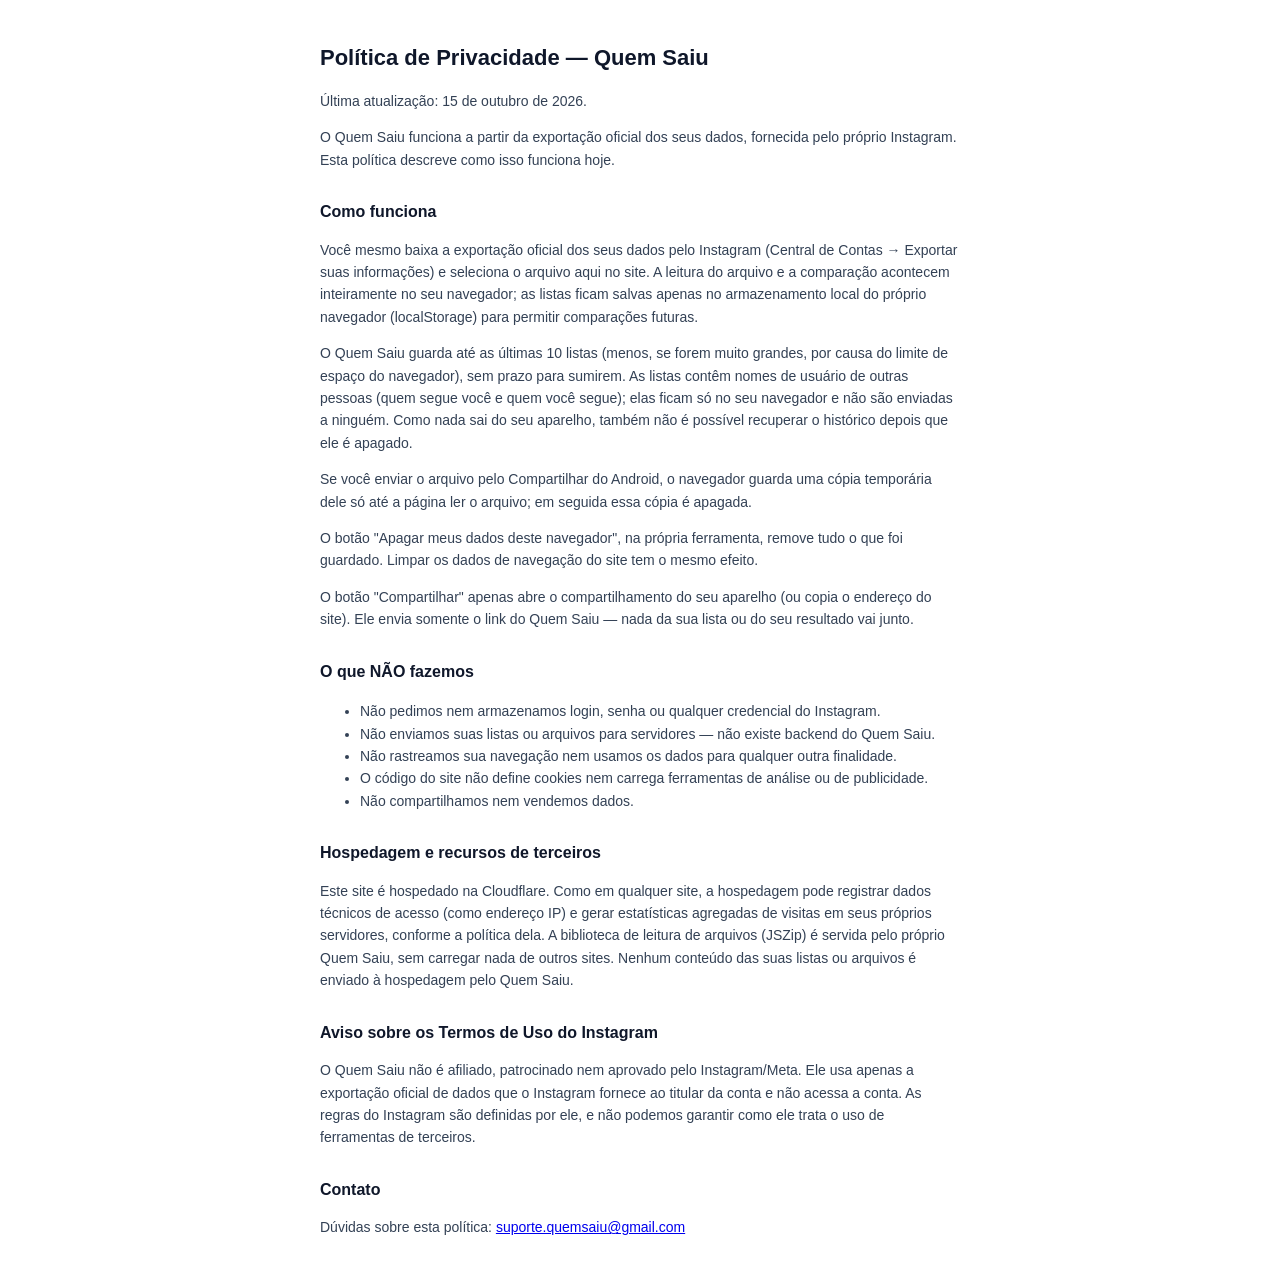
==== privacy-policy.html @ 32e087cb "Ajustes finais de coerencia: dica do Android, cookies na politica, sitemap e checklist fora do repos" ====
<!DOCTYPE html>
<html lang="pt-BR">
<head>
<meta charset="UTF-8" />
<meta name="viewport" content="width=device-width, initial-scale=1.0" />
<title>Política de Privacidade — Quem Saiu</title>
<style>
  body { font-family: -apple-system, sans-serif; max-width: 640px; margin: 40px auto; padding: 0 20px; color: #0f172a; line-height: 1.6; }
  h1 { font-size: 22px; }
  h2 { font-size: 16px; margin-top: 28px; }
  p, li { font-size: 14px; color: #334155; }
</style>
</head>
<body>
  <h1>Política de Privacidade — Quem Saiu</h1>
  <p>Última atualização: 15 de outubro de 2026.</p>

  <p>O Quem Saiu funciona a partir da exportação oficial dos seus dados, fornecida
  pelo próprio Instagram. Esta política descreve como isso funciona hoje.</p>

  <h2>Como funciona</h2>
  <p>
    Você mesmo baixa a exportação oficial dos seus dados pelo Instagram
    (Central de Contas → Exportar suas informações) e seleciona o arquivo aqui no site. A leitura do
    arquivo e a comparação acontecem inteiramente no seu navegador; as listas ficam salvas apenas no
    armazenamento local do próprio navegador (localStorage) para permitir comparações futuras.
  </p>
  <p>
    O Quem Saiu guarda até as últimas 10 listas (menos, se forem muito grandes, por causa do limite de espaço do navegador), sem prazo para sumirem. As listas contêm nomes de
    usuário de outras pessoas (quem segue você e quem você segue); elas ficam só no seu navegador e
    não são enviadas a ninguém. Como nada sai do seu aparelho, também não é possível recuperar o
    histórico depois que ele é apagado.
  </p>
  <p>
    Se você enviar o arquivo pelo Compartilhar do Android, o navegador guarda uma cópia temporária
    dele só até a página ler o arquivo; em seguida essa cópia é apagada.
  </p>
  <p>
    O botão "Apagar meus dados deste navegador", na própria ferramenta, remove tudo o que foi guardado.
    Limpar os dados de navegação do site tem o mesmo efeito.
  </p>
  <p>
    O botão "Compartilhar" apenas abre o compartilhamento do seu aparelho (ou copia o endereço do site).
    Ele envia somente o link do Quem Saiu — nada da sua lista ou do seu resultado vai junto.
  </p>

  <h2>O que NÃO fazemos</h2>
  <ul>
    <li>Não pedimos nem armazenamos login, senha ou qualquer credencial do Instagram.</li>
    <li>Não enviamos suas listas ou arquivos para servidores — não existe backend do Quem Saiu.</li>
    <li>Não rastreamos sua navegação nem usamos os dados para qualquer outra finalidade.</li>
    <li>O código do site não define cookies nem carrega ferramentas de análise ou de publicidade.</li>
    <li>Não compartilhamos nem vendemos dados.</li>
  </ul>

  <h2>Hospedagem e recursos de terceiros</h2>
  <p>
    Este site é hospedado na Cloudflare. Como em qualquer site, a hospedagem pode registrar dados
    técnicos de acesso (como endereço IP) e gerar estatísticas agregadas de visitas em seus próprios
    servidores, conforme a política dela. A biblioteca de leitura de arquivos (JSZip) é servida pelo
    próprio Quem Saiu, sem carregar nada de outros sites.
    Nenhum conteúdo das suas listas ou arquivos é enviado à hospedagem pelo Quem Saiu.
  </p>

  <h2>Aviso sobre os Termos de Uso do Instagram</h2>
  <p>
    O Quem Saiu não é afiliado, patrocinado nem aprovado pelo Instagram/Meta. Ele usa apenas a
    exportação oficial de dados que o Instagram fornece ao titular da conta e não acessa a conta. As
    regras do Instagram são definidas por ele, e não podemos garantir como ele trata o uso de
    ferramentas de terceiros.
  </p>

  <h2>Contato</h2>
  <p>Dúvidas sobre esta política: <a href="mailto:suporte.quemsaiu@gmail.com">suporte.quemsaiu@gmail.com</a></p>
</body>
</html>
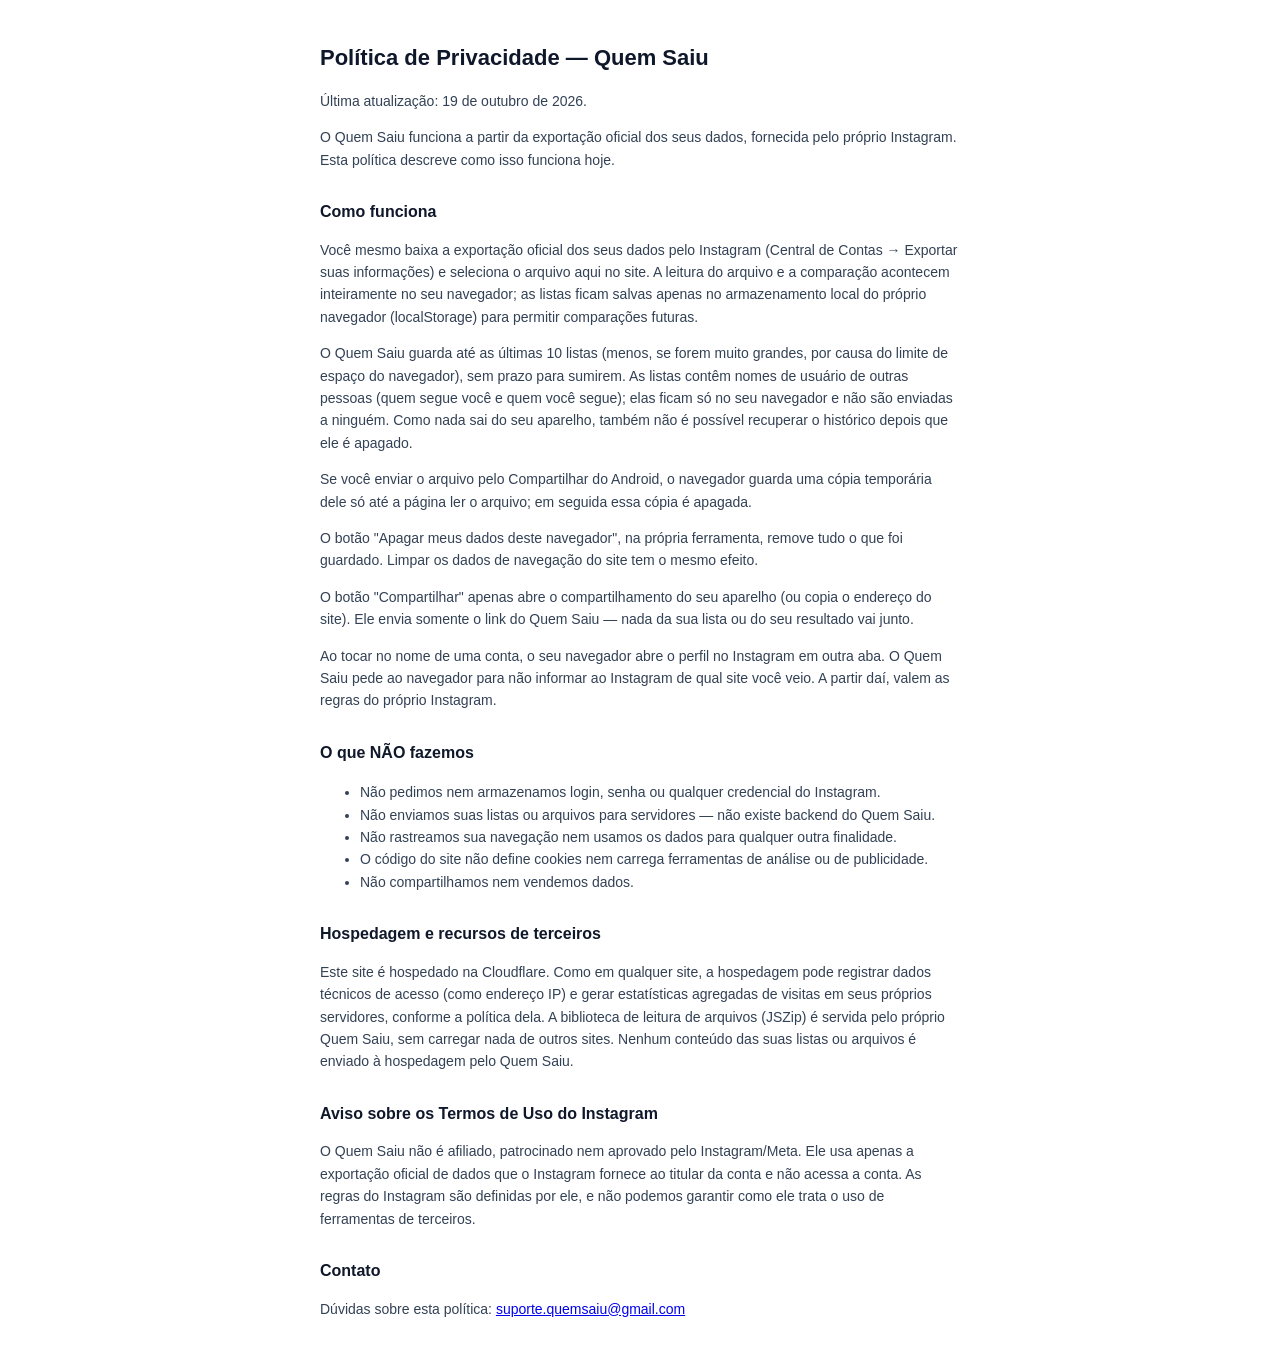
==== commit 68097da2: "Ao abrir o perfil, o navegador nao informa ao Instagram de qual site veio (noreferrer) e a politica " ====
--- a/privacy-policy.html
+++ b/privacy-policy.html
@@ -13,7 +13,7 @@
 </head>
 <body>
   <h1>Política de Privacidade — Quem Saiu</h1>
-  <p>Última atualização: 15 de outubro de 2026.</p>
+  <p>Última atualização: 19 de outubro de 2026.</p>
 
   <p>O Quem Saiu funciona a partir da exportação oficial dos seus dados, fornecida
   pelo próprio Instagram. Esta política descreve como isso funciona hoje.</p>
@@ -42,6 +42,11 @@
   <p>
     O botão "Compartilhar" apenas abre o compartilhamento do seu aparelho (ou copia o endereço do site).
     Ele envia somente o link do Quem Saiu — nada da sua lista ou do seu resultado vai junto.
+  </p>
+  <p>
+    Ao tocar no nome de uma conta, o seu navegador abre o perfil no Instagram em outra aba. O Quem Saiu
+    pede ao navegador para não informar ao Instagram de qual site você veio. A partir daí, valem as
+    regras do próprio Instagram.
   </p>
 
   <h2>O que NÃO fazemos</h2>
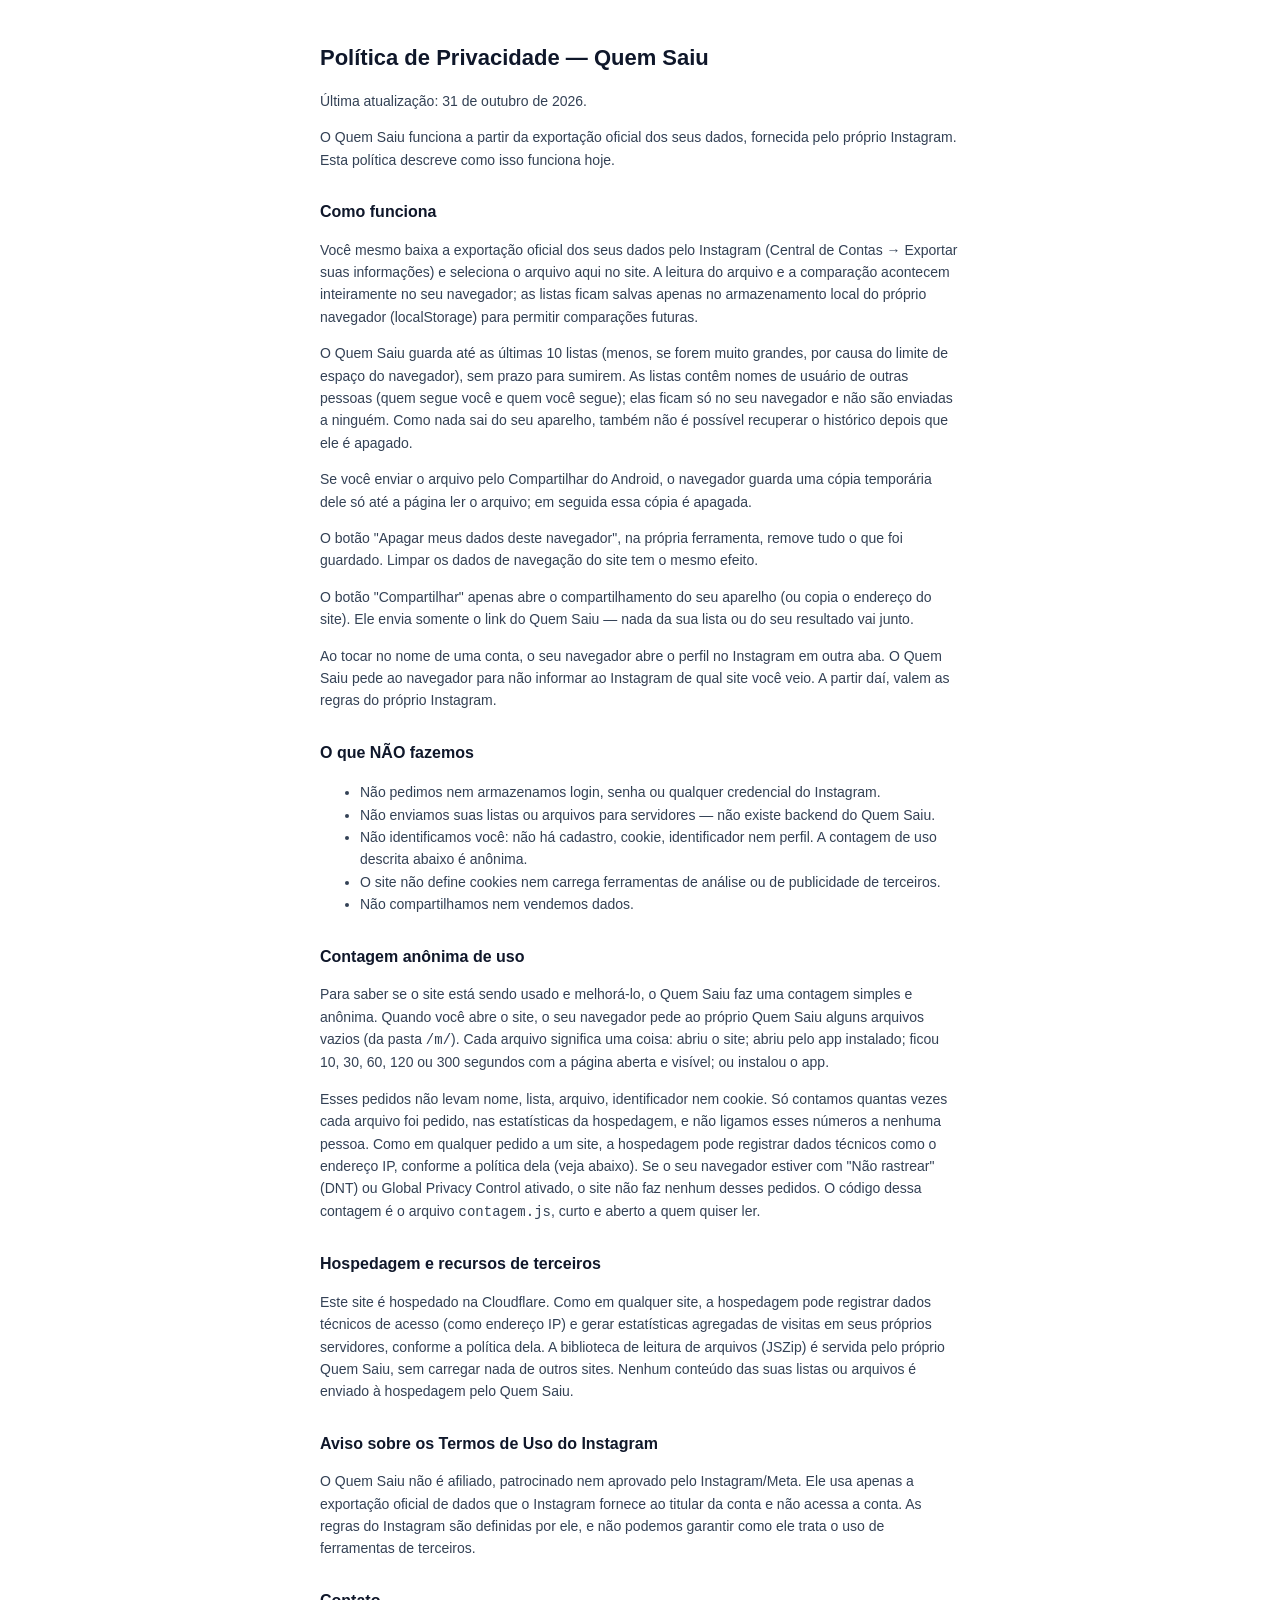
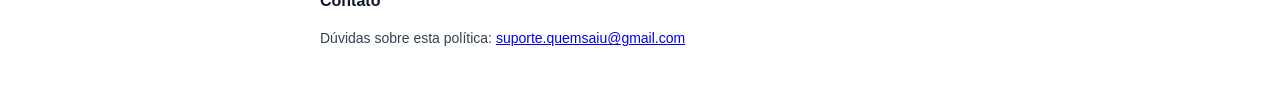
==== commit 2a0108d2: "Contagem anonima de uso (visita, tempo, instalacao) via arquivos vazios em /m/; politica, FAQ, rodap" ====
--- a/privacy-policy.html
+++ b/privacy-policy.html
@@ -13,7 +13,7 @@
 </head>
 <body>
   <h1>Política de Privacidade — Quem Saiu</h1>
-  <p>Última atualização: 19 de outubro de 2026.</p>
+  <p>Última atualização: 31 de outubro de 2026.</p>
 
   <p>O Quem Saiu funciona a partir da exportação oficial dos seus dados, fornecida
   pelo próprio Instagram. Esta política descreve como isso funciona hoje.</p>
@@ -53,10 +53,26 @@
   <ul>
     <li>Não pedimos nem armazenamos login, senha ou qualquer credencial do Instagram.</li>
     <li>Não enviamos suas listas ou arquivos para servidores — não existe backend do Quem Saiu.</li>
-    <li>Não rastreamos sua navegação nem usamos os dados para qualquer outra finalidade.</li>
-    <li>O código do site não define cookies nem carrega ferramentas de análise ou de publicidade.</li>
+    <li>Não identificamos você: não há cadastro, cookie, identificador nem perfil. A contagem de uso descrita abaixo é anônima.</li>
+    <li>O site não define cookies nem carrega ferramentas de análise ou de publicidade de terceiros.</li>
     <li>Não compartilhamos nem vendemos dados.</li>
   </ul>
+
+  <h2>Contagem anônima de uso</h2>
+  <p>
+    Para saber se o site está sendo usado e melhorá-lo, o Quem Saiu faz uma contagem simples e anônima.
+    Quando você abre o site, o seu navegador pede ao próprio Quem Saiu alguns arquivos vazios (da pasta
+    <code>/m/</code>). Cada arquivo significa uma coisa: abriu o site; abriu pelo app instalado;
+    ficou 10, 30, 60, 120 ou 300 segundos com a página aberta e visível; ou instalou o app.
+  </p>
+  <p>
+    Esses pedidos não levam nome, lista, arquivo, identificador nem cookie. Só contamos quantas vezes
+    cada arquivo foi pedido, nas estatísticas da hospedagem, e não ligamos esses números a nenhuma pessoa.
+    Como em qualquer pedido a um site, a hospedagem pode registrar dados técnicos como o endereço IP,
+    conforme a política dela (veja abaixo). Se o seu navegador estiver com "Não rastrear" (DNT) ou
+    Global Privacy Control ativado, o site não faz nenhum desses pedidos. O código dessa contagem é o
+    arquivo <code>contagem.js</code>, curto e aberto a quem quiser ler.
+  </p>
 
   <h2>Hospedagem e recursos de terceiros</h2>
   <p>
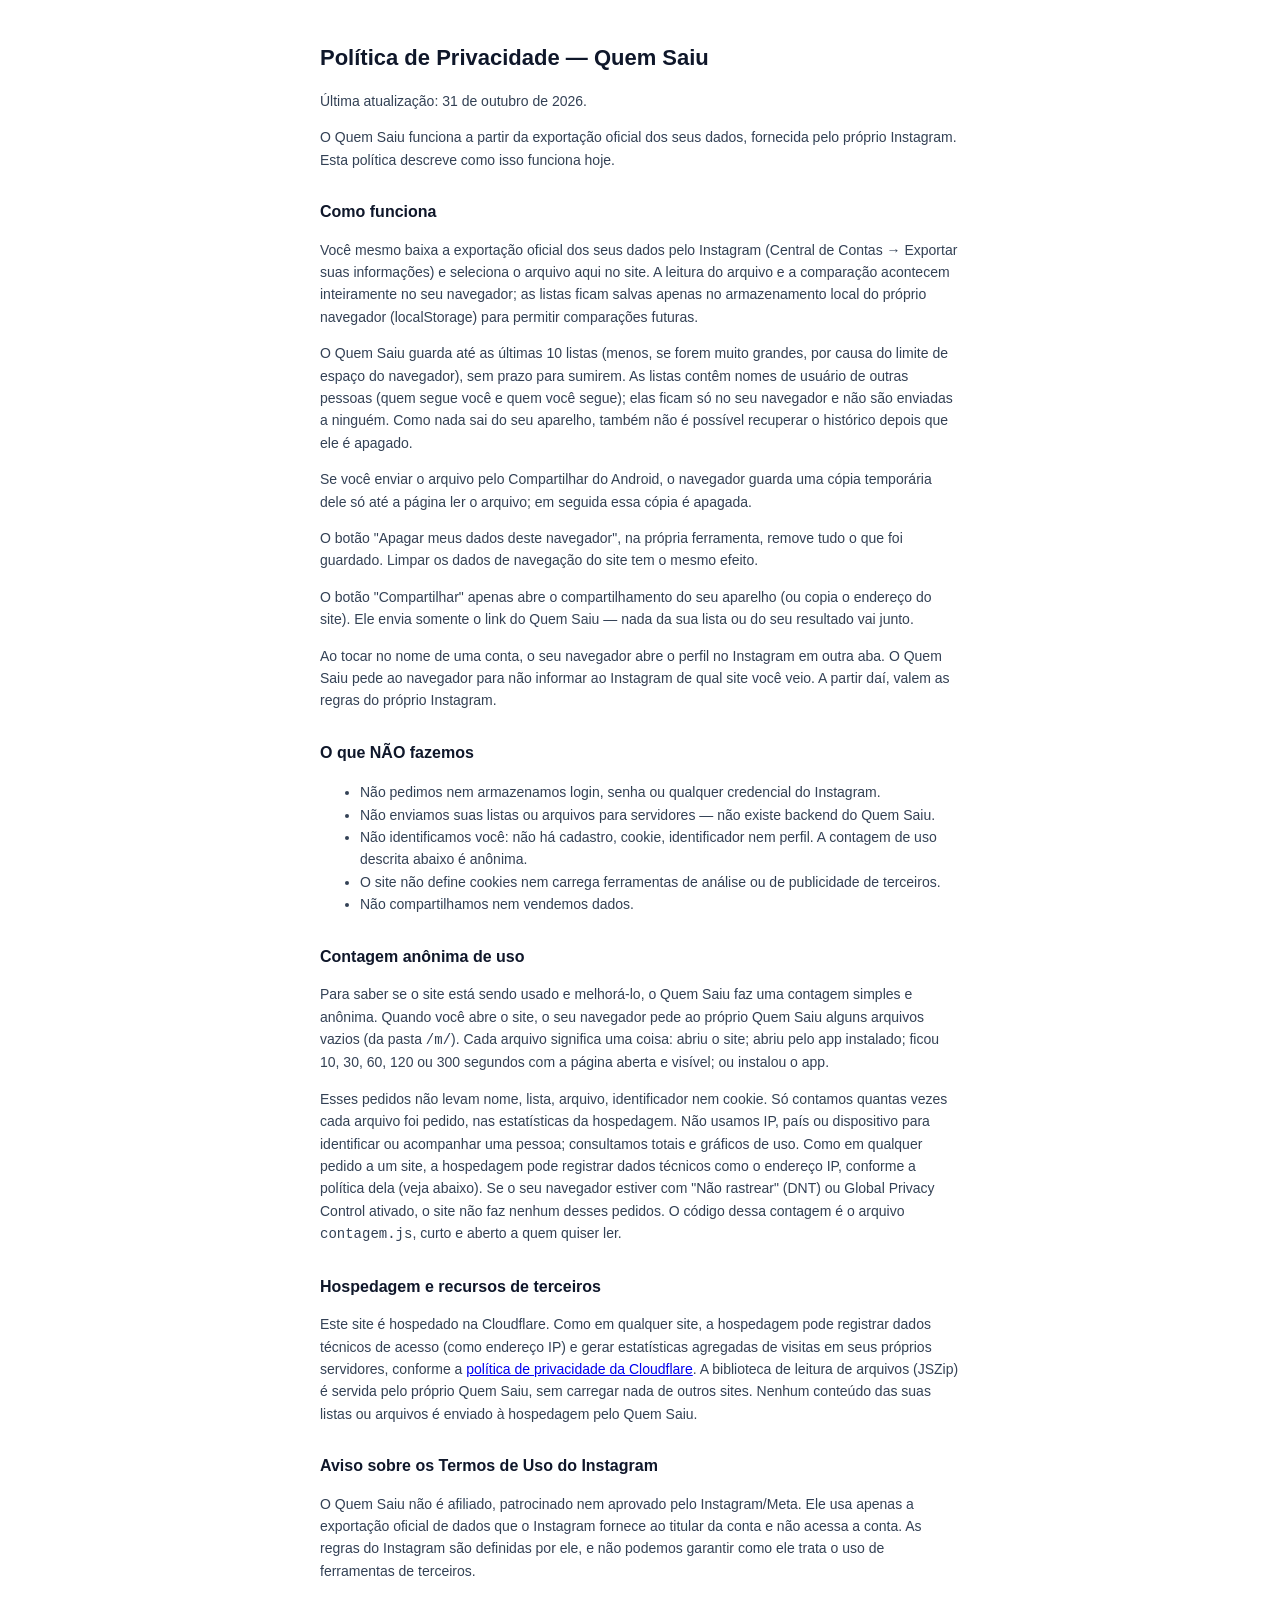
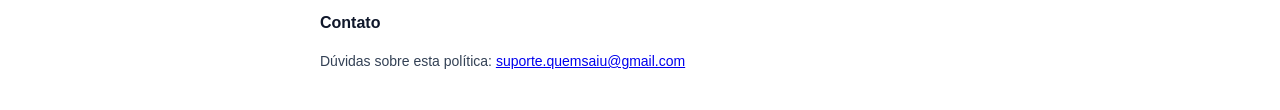
==== commit 3886cfae: "Politica: sem prometer 'so totais agregados'; link da politica da Cloudflare; nota interna sobre bas" ====
--- a/privacy-policy.html
+++ b/privacy-policy.html
@@ -67,7 +67,8 @@
   </p>
   <p>
     Esses pedidos não levam nome, lista, arquivo, identificador nem cookie. Só contamos quantas vezes
-    cada arquivo foi pedido, nas estatísticas da hospedagem, e não ligamos esses números a nenhuma pessoa.
+    cada arquivo foi pedido, nas estatísticas da hospedagem. Não usamos IP, país ou dispositivo para
+    identificar ou acompanhar uma pessoa; consultamos totais e gráficos de uso.
     Como em qualquer pedido a um site, a hospedagem pode registrar dados técnicos como o endereço IP,
     conforme a política dela (veja abaixo). Se o seu navegador estiver com "Não rastrear" (DNT) ou
     Global Privacy Control ativado, o site não faz nenhum desses pedidos. O código dessa contagem é o
@@ -78,7 +79,7 @@
   <p>
     Este site é hospedado na Cloudflare. Como em qualquer site, a hospedagem pode registrar dados
     técnicos de acesso (como endereço IP) e gerar estatísticas agregadas de visitas em seus próprios
-    servidores, conforme a política dela. A biblioteca de leitura de arquivos (JSZip) é servida pelo
+    servidores, conforme a <a href="https://www.cloudflare.com/privacypolicy/" rel="noopener noreferrer">política de privacidade da Cloudflare</a>. A biblioteca de leitura de arquivos (JSZip) é servida pelo
     próprio Quem Saiu, sem carregar nada de outros sites.
     Nenhum conteúdo das suas listas ou arquivos é enviado à hospedagem pelo Quem Saiu.
   </p>
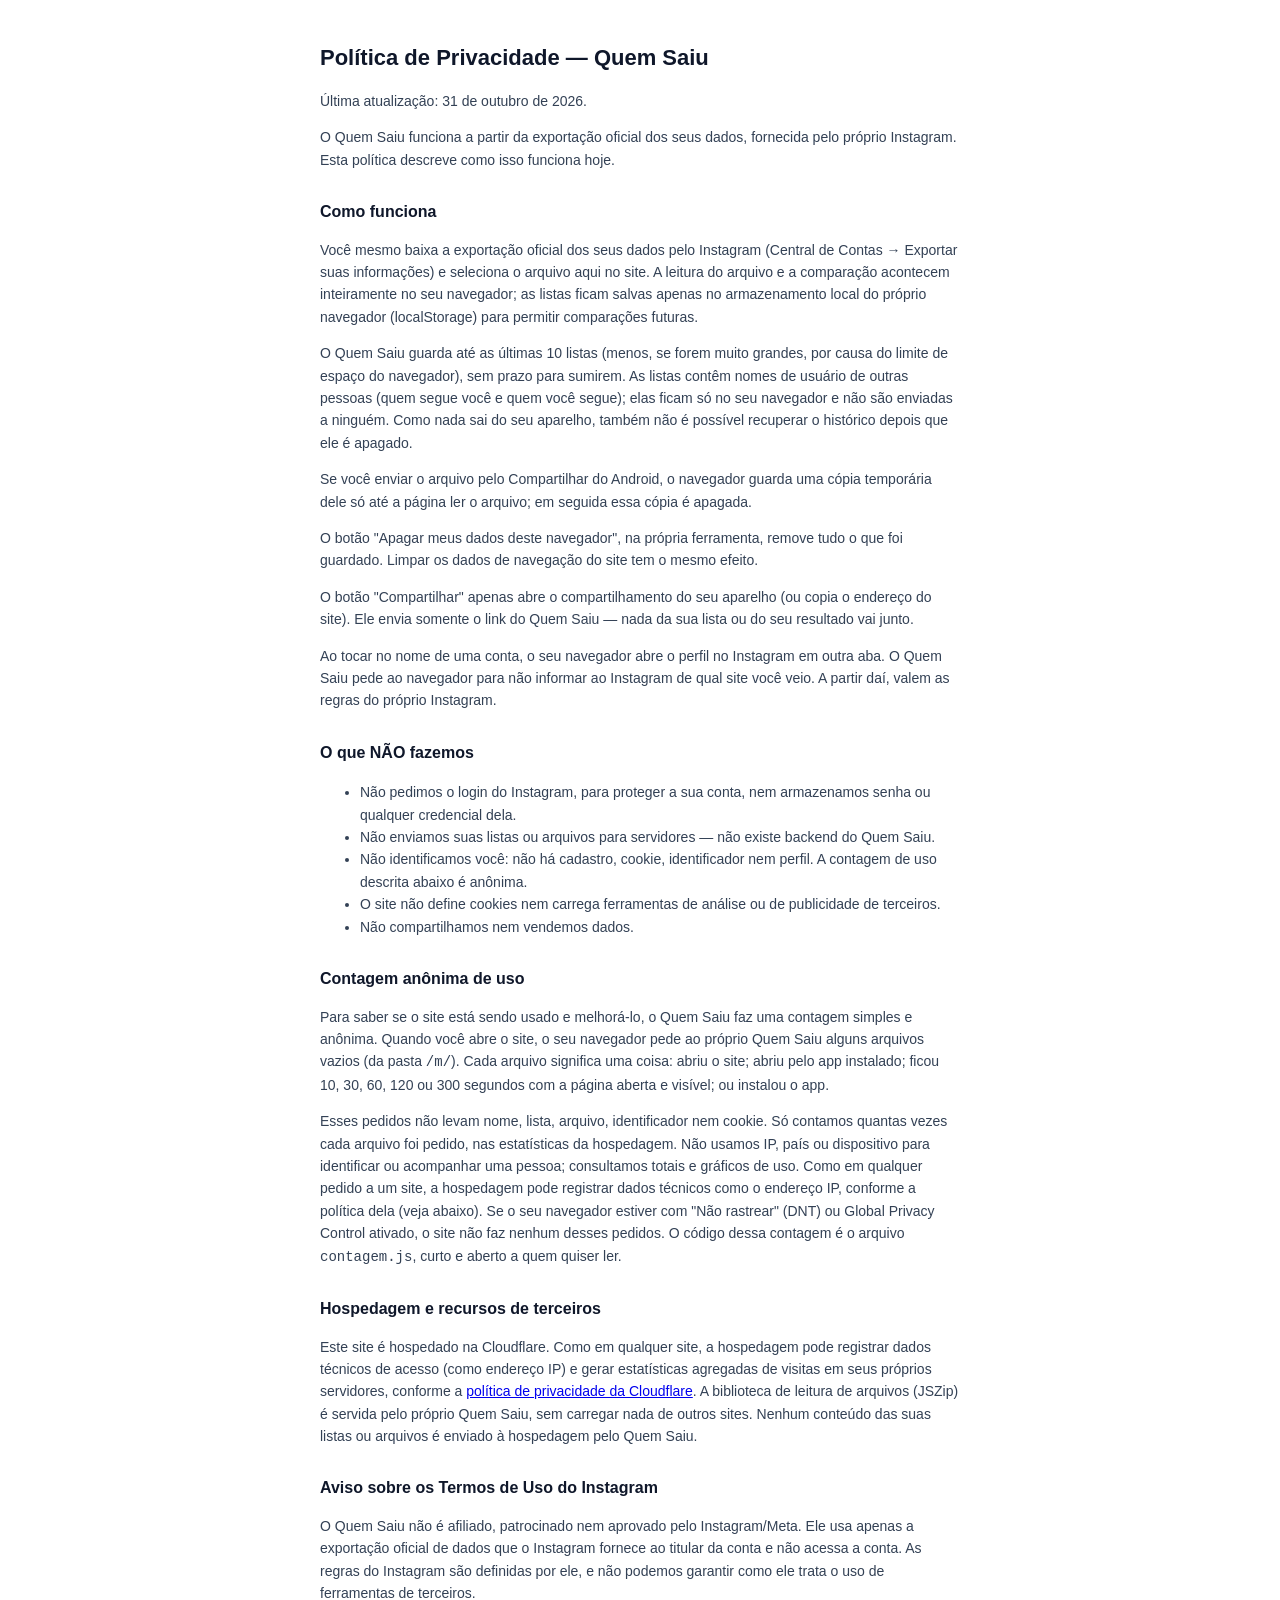
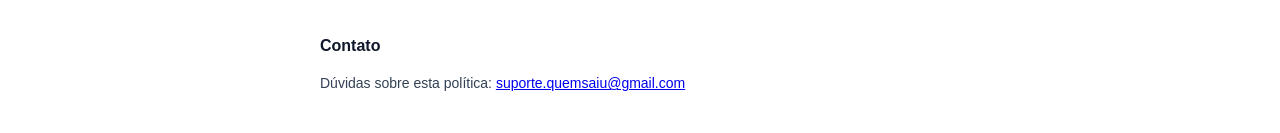
==== commit 2891aae7: "Textos tecnicos: 'nao pede o login do Instagram, para proteger a sua conta'; remove frase sobre outr" ====
--- a/privacy-policy.html
+++ b/privacy-policy.html
@@ -51,7 +51,7 @@
 
   <h2>O que NÃO fazemos</h2>
   <ul>
-    <li>Não pedimos nem armazenamos login, senha ou qualquer credencial do Instagram.</li>
+    <li>Não pedimos o login do Instagram, para proteger a sua conta, nem armazenamos senha ou qualquer credencial dela.</li>
     <li>Não enviamos suas listas ou arquivos para servidores — não existe backend do Quem Saiu.</li>
     <li>Não identificamos você: não há cadastro, cookie, identificador nem perfil. A contagem de uso descrita abaixo é anônima.</li>
     <li>O site não define cookies nem carrega ferramentas de análise ou de publicidade de terceiros.</li>
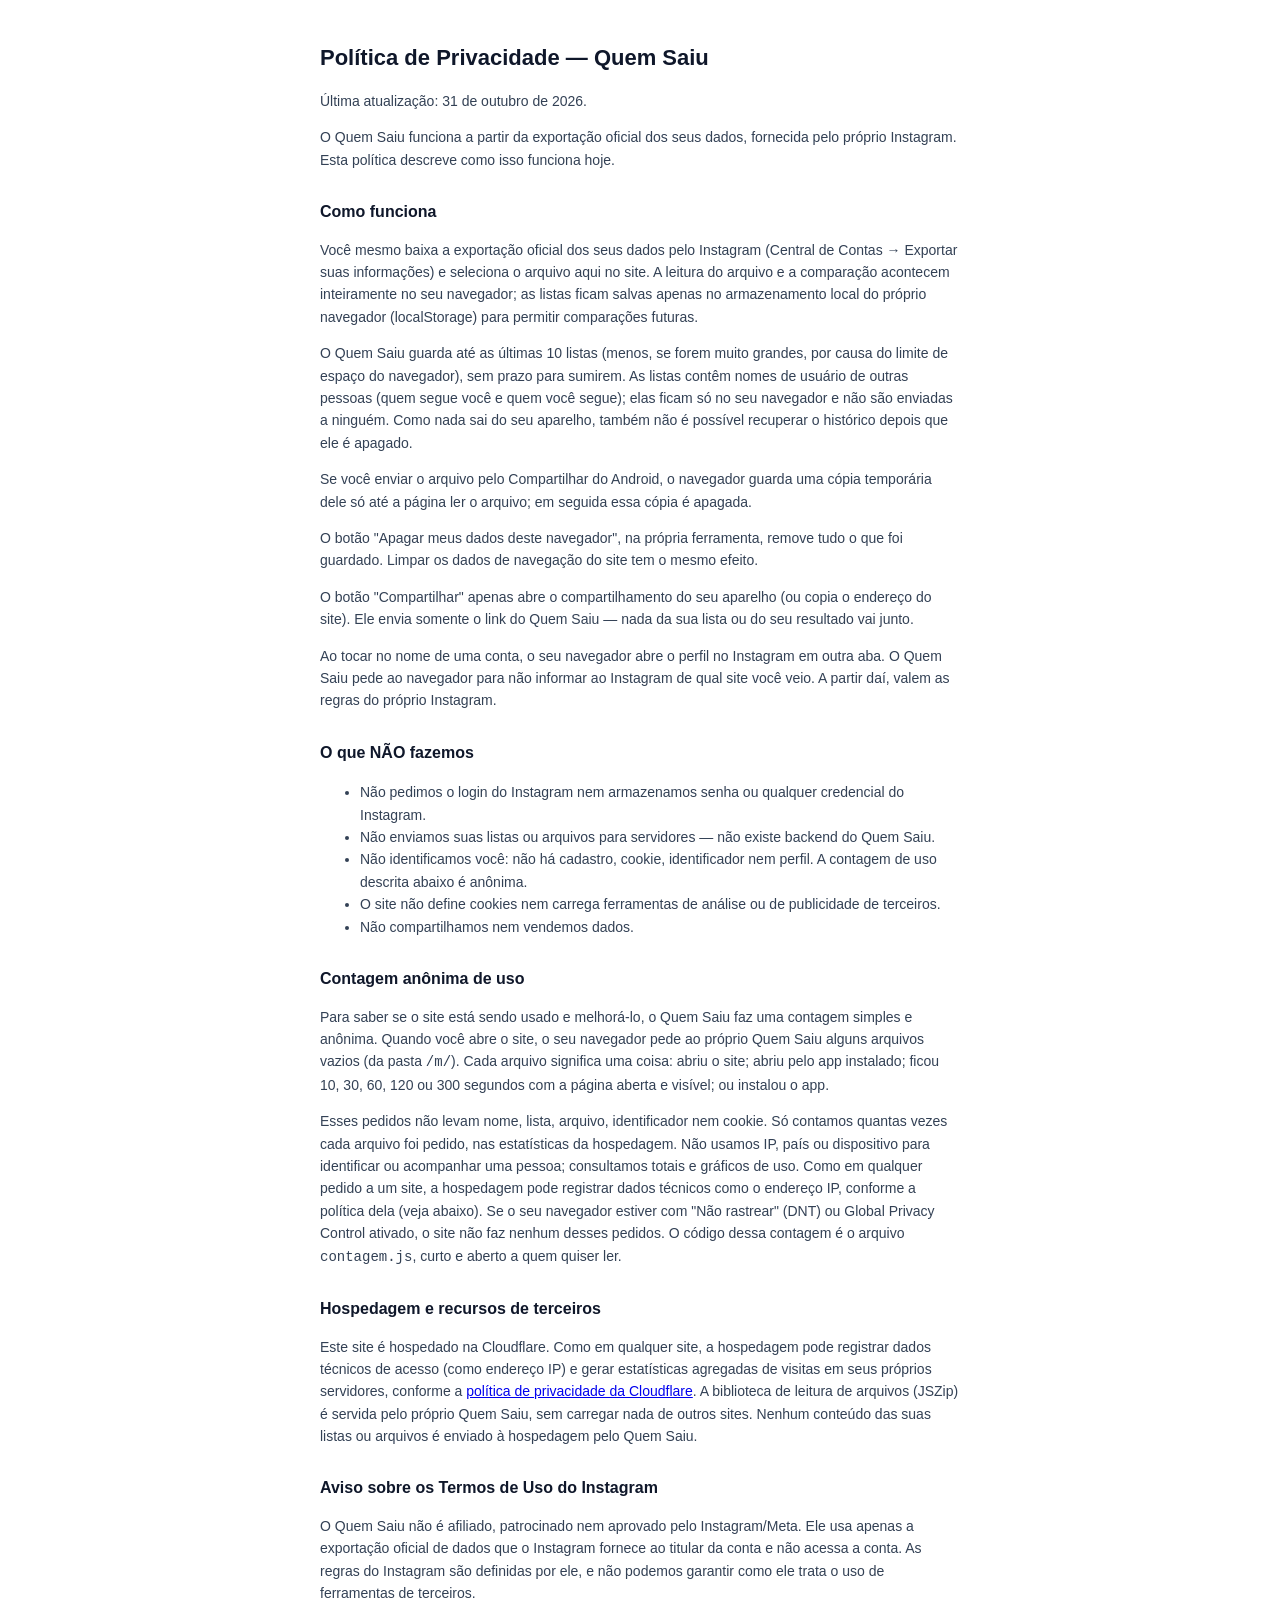
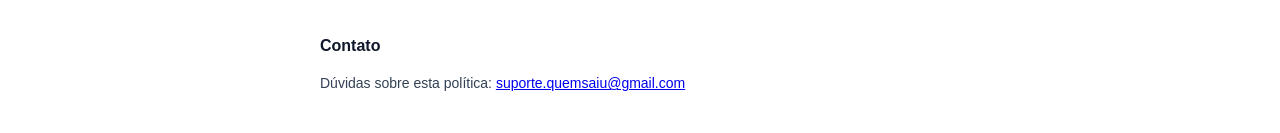
==== commit 1102b545: "Textos: tira 'para proteger a sua conta' (so diz que nao pede login/senha do Instagram) Co-Authored-" ====
--- a/privacy-policy.html
+++ b/privacy-policy.html
@@ -51,7 +51,7 @@
 
   <h2>O que NÃO fazemos</h2>
   <ul>
-    <li>Não pedimos o login do Instagram, para proteger a sua conta, nem armazenamos senha ou qualquer credencial dela.</li>
+    <li>Não pedimos o login do Instagram nem armazenamos senha ou qualquer credencial do Instagram.</li>
     <li>Não enviamos suas listas ou arquivos para servidores — não existe backend do Quem Saiu.</li>
     <li>Não identificamos você: não há cadastro, cookie, identificador nem perfil. A contagem de uso descrita abaixo é anônima.</li>
     <li>O site não define cookies nem carrega ferramentas de análise ou de publicidade de terceiros.</li>
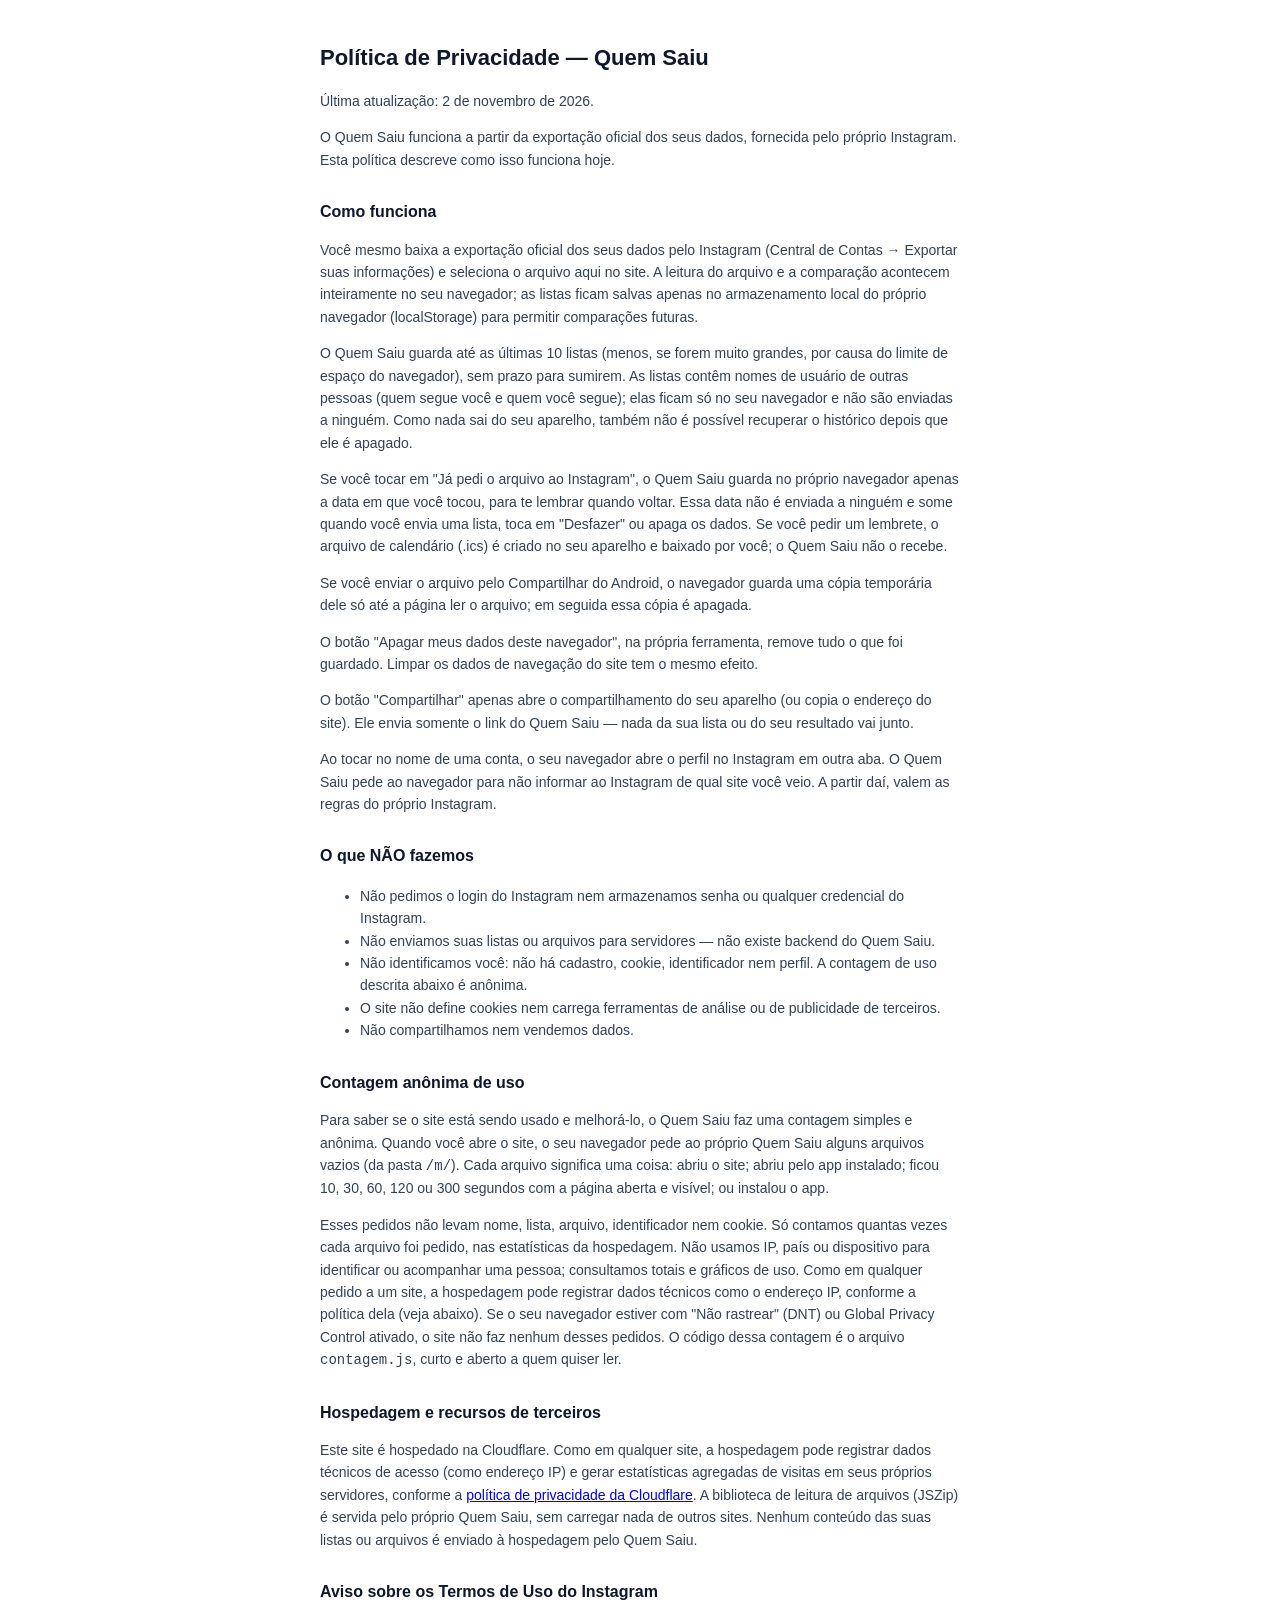
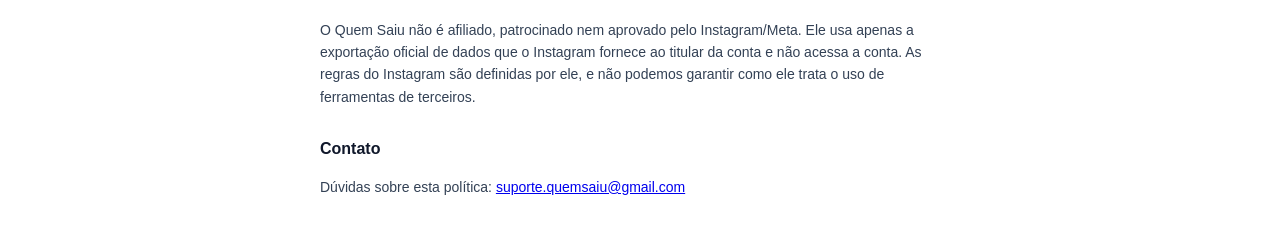
==== commit 3757480e: "Ja pedi, aviso ao voltar, ponto de partida, estado vazio e lembrete .ics (nao publicado) Co-Authored" ====
--- a/privacy-policy.html
+++ b/privacy-policy.html
@@ -13,7 +13,7 @@
 </head>
 <body>
   <h1>Política de Privacidade — Quem Saiu</h1>
-  <p>Última atualização: 31 de outubro de 2026.</p>
+  <p>Última atualização: 2 de novembro de 2026.</p>
 
   <p>O Quem Saiu funciona a partir da exportação oficial dos seus dados, fornecida
   pelo próprio Instagram. Esta política descreve como isso funciona hoje.</p>
@@ -30,6 +30,12 @@
     usuário de outras pessoas (quem segue você e quem você segue); elas ficam só no seu navegador e
     não são enviadas a ninguém. Como nada sai do seu aparelho, também não é possível recuperar o
     histórico depois que ele é apagado.
+  </p>
+  <p>
+    Se você tocar em "Já pedi o arquivo ao Instagram", o Quem Saiu guarda no próprio navegador apenas a
+    data em que você tocou, para te lembrar quando voltar. Essa data não é enviada a ninguém e some quando
+    você envia uma lista, toca em "Desfazer" ou apaga os dados. Se você pedir um lembrete, o arquivo de
+    calendário (.ics) é criado no seu aparelho e baixado por você; o Quem Saiu não o recebe.
   </p>
   <p>
     Se você enviar o arquivo pelo Compartilhar do Android, o navegador guarda uma cópia temporária
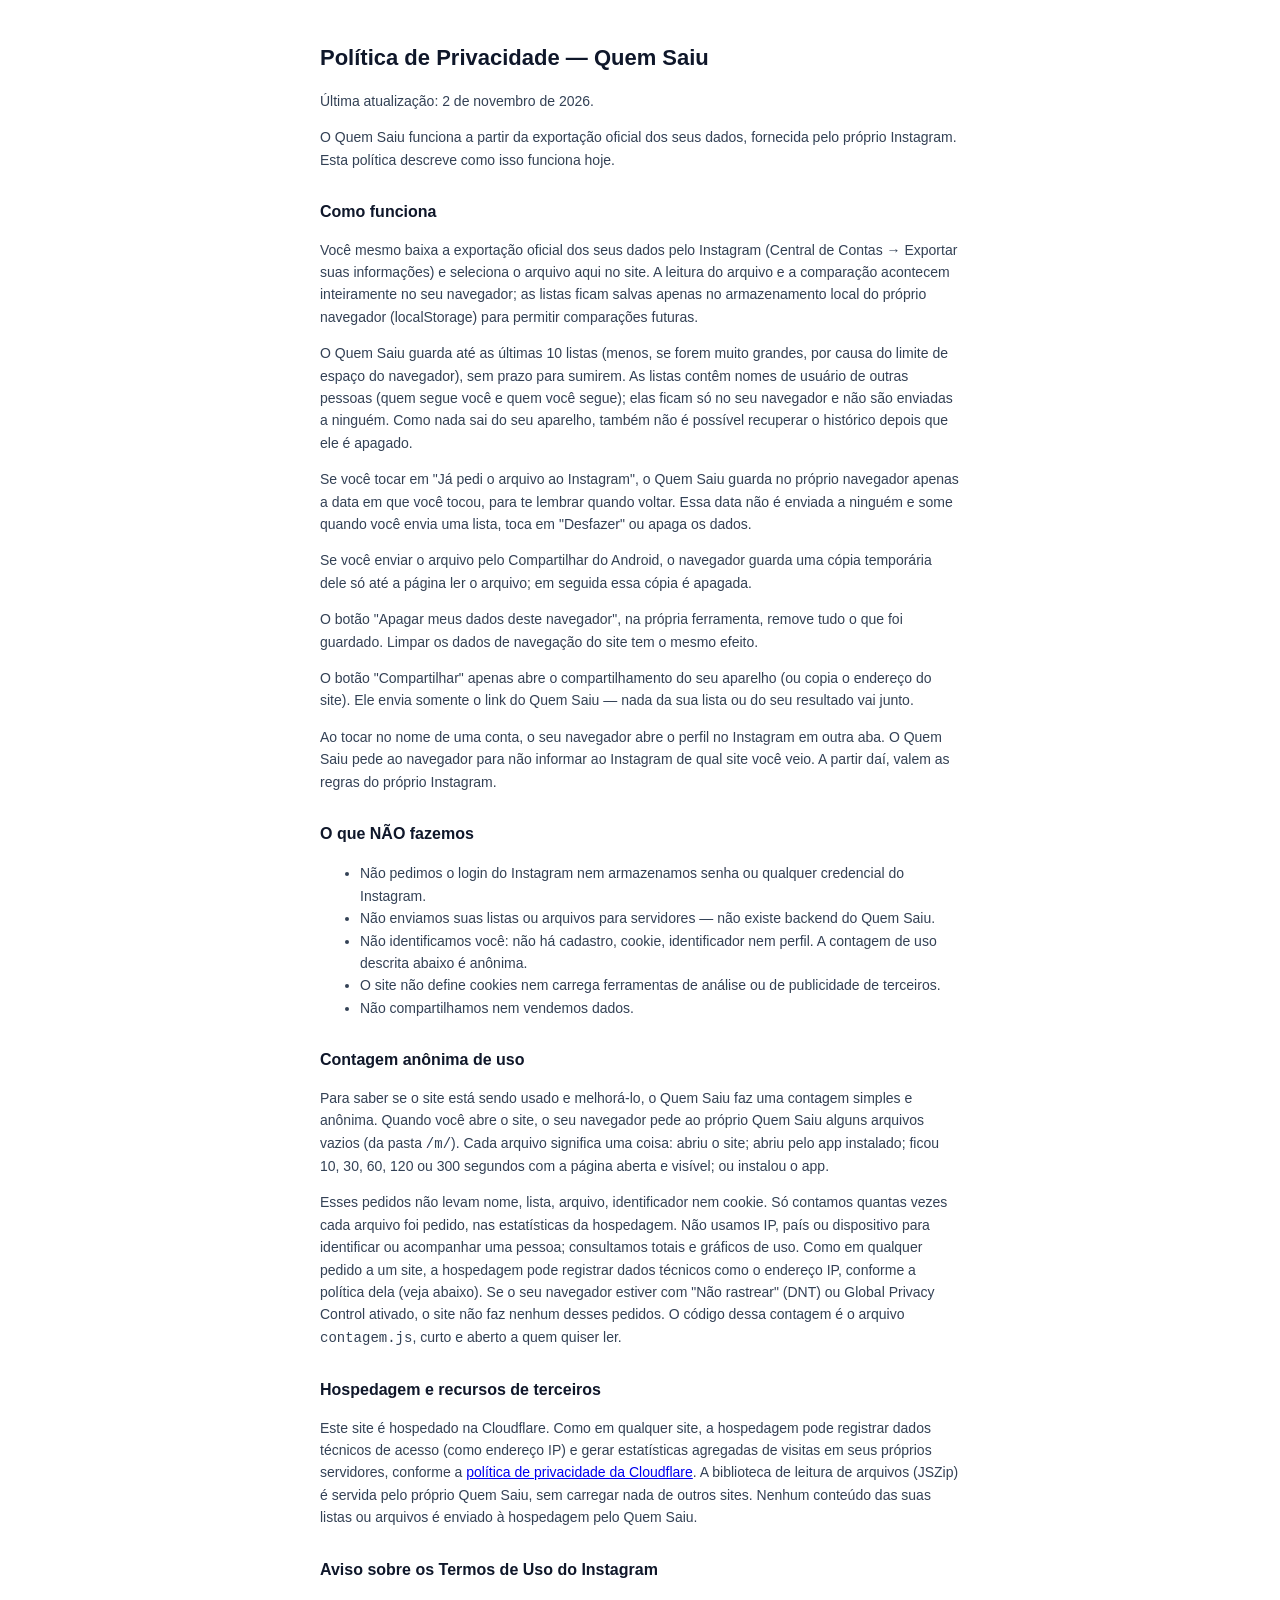
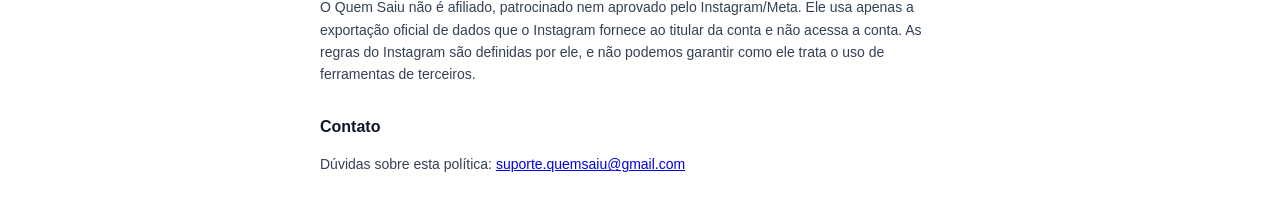
==== commit 727e77fb: "Ja pedi, ponto de partida, estado vazio, textos da home, aviso mais fino, abas do exemplo sem parar," ====
--- a/privacy-policy.html
+++ b/privacy-policy.html
@@ -34,8 +34,7 @@
   <p>
     Se você tocar em "Já pedi o arquivo ao Instagram", o Quem Saiu guarda no próprio navegador apenas a
     data em que você tocou, para te lembrar quando voltar. Essa data não é enviada a ninguém e some quando
-    você envia uma lista, toca em "Desfazer" ou apaga os dados. Se você pedir um lembrete, o arquivo de
-    calendário (.ics) é criado no seu aparelho e baixado por você; o Quem Saiu não o recebe.
+    você envia uma lista, toca em "Desfazer" ou apaga os dados.
   </p>
   <p>
     Se você enviar o arquivo pelo Compartilhar do Android, o navegador guarda uma cópia temporária
